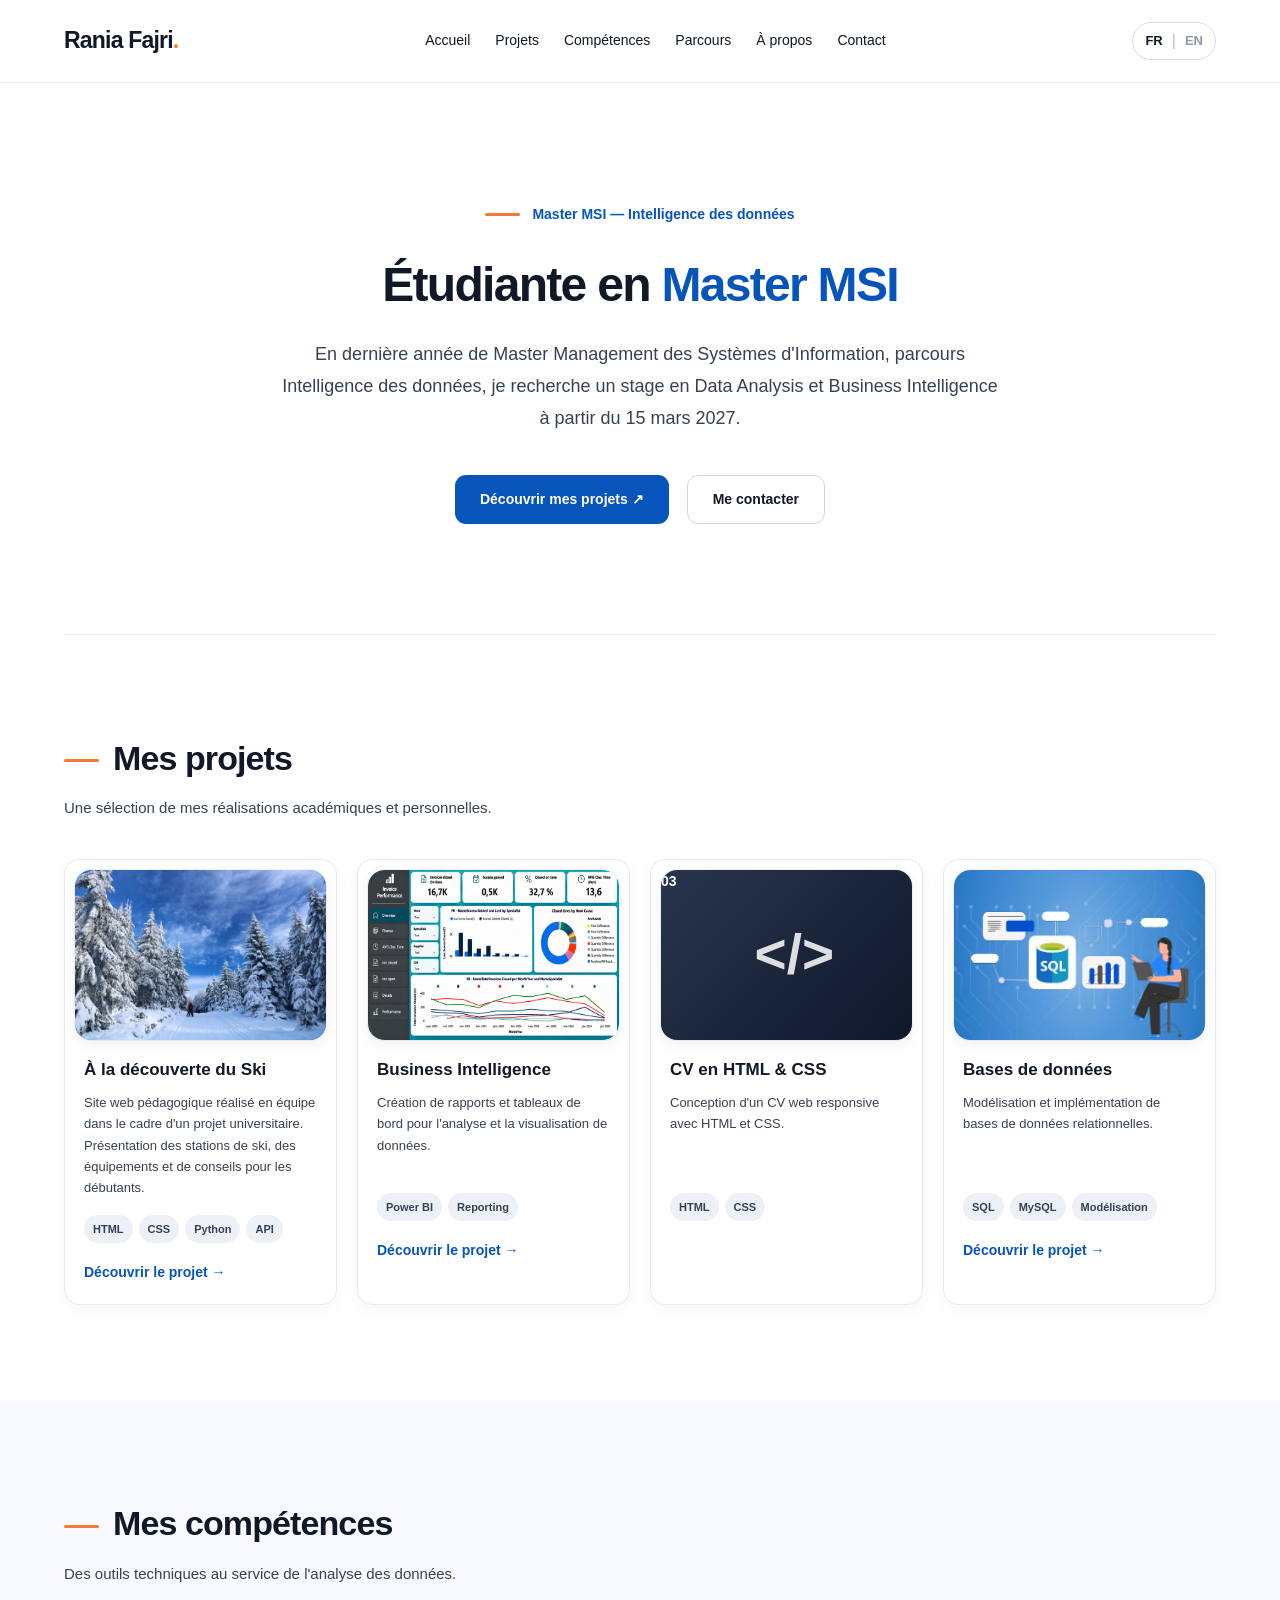
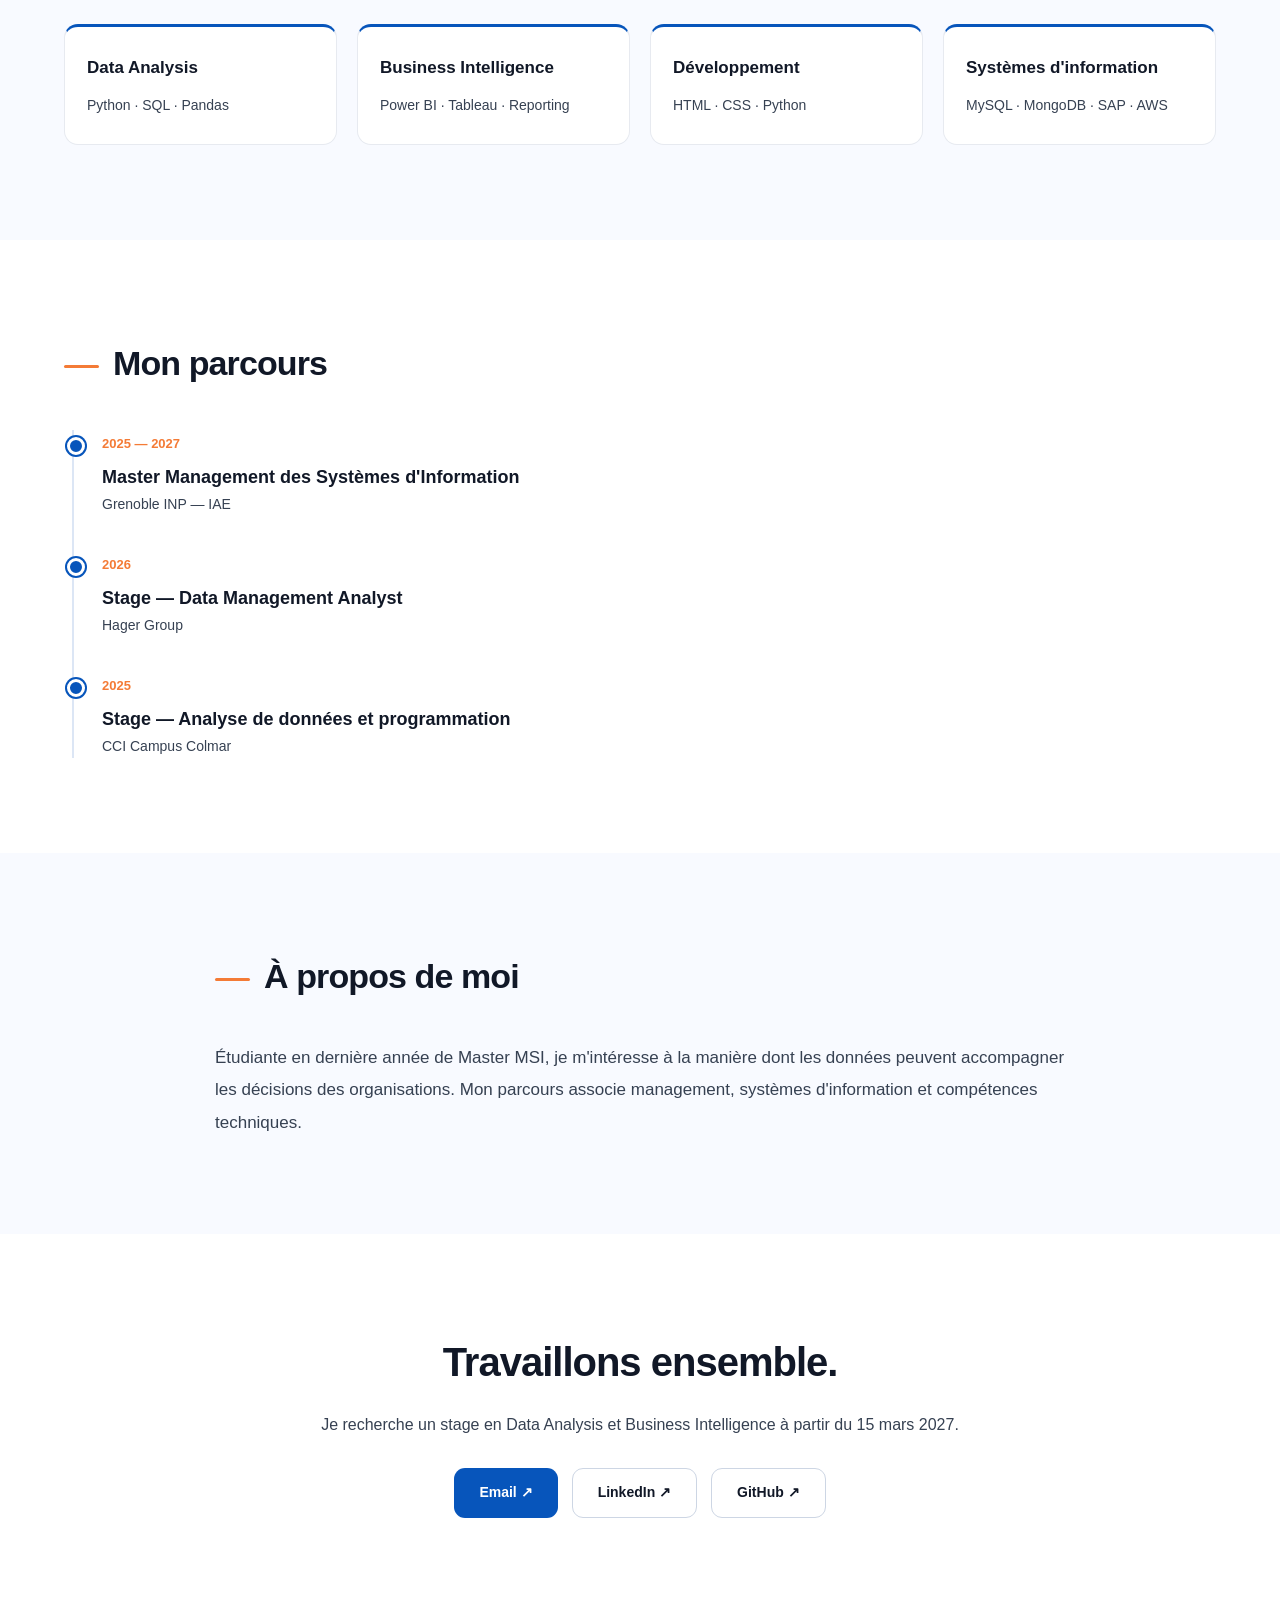
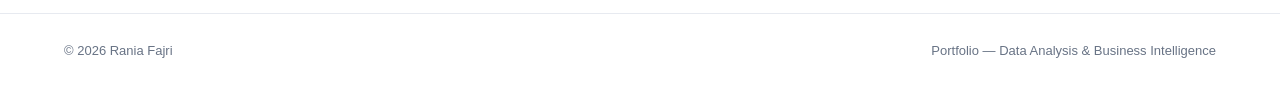
==== index.html @ c16afceb "Update index.html" ====
<!DOCTYPE html>
<html lang="fr">
<head>
  <meta charset="UTF-8">
  <meta name="viewport" content="width=device-width, initial-scale=1.0">

  <title>Rania Fajri | Portfolio Data & BI</title>
  <meta name="description" content="Portfolio de Rania Fajri, étudiante en Master MSI, spécialisée en Data Analysis et Business Intelligence.">

  <link rel="stylesheet" href="style.css">
  <script src="script.js" defer></script>

  <style>
    /* Image du projet Bases de données */
    .db-home-image {
      display: flex;
      justify-content: center;
      align-items: center;
      overflow: hidden;
    }

    .db-home-image img {
      display: block;
      width: 100%;
      height: 100%;
      object-fit: cover;
      object-position: center;
    }
  </style>
</head>

<body>

  <!-- NAVIGATION -->
  <header class="header">
    <nav class="nav container">
      <a href="#accueil" class="logo">
        Rania Fajri<span>.</span>
      </a>

      <div class="nav-links">
        <a href="#accueil" data-i18n="navHome">Accueil</a>
        <a href="#projets" data-i18n="navProjects">Projets</a>
        <a href="#competences" data-i18n="navSkills">Compétences</a>
        <a href="#parcours" data-i18n="navExperience">Parcours</a>
        <a href="#apropos" data-i18n="navAbout">À propos</a>
        <a href="#contact" data-i18n="navContact">Contact</a>
      </div>

      <div class="language-switch">
        <button type="button" id="lang-fr" class="active">FR</button>
        <span>|</span>
        <button type="button" id="lang-en">EN</button>
      </div>
    </nav>
  </header>

  <main>

    <!-- ACCUEIL -->
    <section id="accueil" class="hero container">

      <p class="hero-label">
        <span class="orange-line"></span>
        <span data-i18n="heroLabel">
          Master MSI — Intelligence des données
        </span>
      </p>

      <h1 data-i18n="heroTitle">
        Étudiante en <span>Master MSI</span>
      </h1>

      <p class="hero-description" data-i18n="heroDescription">
        En dernière année de Master Management des Systèmes
        d'Information, parcours Intelligence des données,
        je recherche un stage en Data Analysis et Business
        Intelligence à partir du 15 mars 2027.
      </p>

      <div class="hero-buttons">
        <a href="#projets" class="btn btn-primary" data-i18n="discoverProjects">
          Découvrir mes projets ↗
        </a>

        <a href="#contact" class="btn btn-outline" data-i18n="contactMe">
          Me contacter
        </a>
      </div>

    </section>

    <!-- PROJETS -->
    <section id="projets" class="section container">

      <div class="section-heading">
        <h2 data-i18n="projectsTitle">Mes projets</h2>
        <p data-i18n="projectsIntro">
          Une sélection de mes réalisations académiques et personnelles.
        </p>
      </div>

      <div class="projects-grid">

        <!-- PROJET 1 : SKI -->
        <article class="project-card">
          <div class="project-visual ski-visual">
            <img
              src="image-1.jpg"
              alt="Paysage de montagne enneigée - Projet ski"
              style="width: 100%; height: 100%; object-fit: cover;"
            >
          </div>

          <div class="project-content">
            <h3 data-i18n="skiTitle">Site web sur le ski</h3>
            <p data-i18n="skiDescription">
              Développement d'un site web avec collecte
              de données par API et web scraping.
            </p>

            <div class="tags">
              <span>HTML</span>
              <span>CSS</span>
              <span>Python</span>
              <span>API</span>
            </div>

            <a href="projet_ski/" class="project-link" data-i18n="skiLink">
              Découvrir le projet →
            </a>
          </div>
        </article>

        <!-- PROJET 2 : POWER BI -->
        <article class="project-card">
          <div class="project-visual bi-visual">
            <img
              src="powerbi/dashboard-stage.png"
              alt="Visualisation du tableau de bord Power BI réalisé en stage"
            >
          </div>

          <div class="project-content">
            <h3 data-i18n="biTitle">Business Intelligence</h3>
            <p data-i18n="biDescription">
              Création de rapports et tableaux de bord
              pour l'analyse et la visualisation de données.
            </p>

            <div class="tags">
              <span>Power BI</span>
              <span>Reporting</span>
            </div>

            <a href="powerbi/" class="project-link" data-i18n="biLink">
              Découvrir le projet →
            </a>
          </div>
        </article>

        <!-- PROJET 3 : CV -->
        <article class="project-card">
          <div class="project-visual cv-visual">
            <span>03</span>
            <span class="visual-icon">&lt;/&gt;</span>
          </div>

          <div class="project-content">
            <h3 data-i18n="cvTitle">CV en HTML & CSS</h3>
            <p data-i18n="cvDescription">
              Conception d'un CV web responsive
              avec HTML et CSS.
            </p>

            <div class="tags">
              <span>HTML</span>
              <span>CSS</span>
            </div>
          </div>
        </article>

        <!-- PROJET 4 : BASE DE DONNÉES SNOWPEAK -->
        <article class="project-card">
          <div class="project-visual db-visual db-home-image">
            <img
              src="sql-acceuil.jfif"
              alt="Illustration SQL et analyse de données - Projet SnowPeak"
              loading="lazy"
            >
          </div>

          <div class="project-content">
            <h3 data-i18n="dbTitle">Bases de données</h3>

            <p data-i18n="dbDescription">
              Modélisation et implémentation
              de bases de données relationnelles.
            </p>

            <div class="tags">
              <span>SQL</span>
              <span>MySQL</span>
              <span>Modélisation</span>
            </div>

            <a href="database/" class="project-link">
              Découvrir le projet →
            </a>
          </div>
        </article>

      </div>
    </section>

    <!-- COMPÉTENCES -->
    <section id="competences" class="section section-soft">
      <div class="container">

        <div class="section-heading">
          <h2 data-i18n="skillsTitle">Mes compétences</h2>
          <p data-i18n="skillsIntro">
            Des outils techniques au service de l'analyse des données.
          </p>
        </div>

        <div class="skills-grid">
          <div class="skill-card">
            <h3>Data Analysis</h3>
            <p>Python · SQL · Pandas</p>
          </div>

          <div class="skill-card">
            <h3>Business Intelligence</h3>
            <p>Power BI · Tableau · Reporting</p>
          </div>

          <div class="skill-card">
            <h3 data-i18n="development">Développement</h3>
            <p>HTML · CSS · Python</p>
          </div>

          <div class="skill-card">
            <h3 data-i18n="informationSystems">
              Systèmes d'information
            </h3>
            <p>MySQL · MongoDB · SAP · AWS</p>
          </div>
        </div>

      </div>
    </section>

    <!-- PARCOURS -->
    <section id="parcours" class="section container">
      <div class="section-heading">
        <h2 data-i18n="experienceTitle">Mon parcours</h2>
      </div>

      <div class="timeline">
        <div class="timeline-item">
          <span class="timeline-date">2025 — 2027</span>
          <h3 data-i18n="masterTitle">
            Master Management des Systèmes d'Information
          </h3>
          <p>Grenoble INP — IAE</p>
        </div>

        <div class="timeline-item">
          <span class="timeline-date">2026</span>
          <h3 data-i18n="hagerTitle">
            Stage — Data Management Analyst
          </h3>
          <p>Hager Group</p>
        </div>

        <div class="timeline-item">
          <span class="timeline-date">2025</span>
          <h3 data-i18n="cciTitle">
            Stage — Analyse de données et programmation
          </h3>
          <p>CCI Campus Colmar</p>
        </div>
      </div>
    </section>

    <!-- À PROPOS -->
    <section id="apropos" class="section section-soft">
      <div class="container about-content">
        <div class="section-heading">
          <h2 data-i18n="aboutTitle">À propos de moi</h2>
        </div>

        <p data-i18n="aboutText">
          Étudiante en dernière année de Master MSI,
          je m'intéresse à la manière dont les données
          peuvent accompagner les décisions des organisations.
          Mon parcours associe management, systèmes
          d'information et compétences techniques.
        </p>
      </div>
    </section>

    <!-- CONTACT -->
    <section id="contact" class="section container contact-section">

      <h2 data-i18n="contactTitle">Travaillons ensemble.</h2>

      <p data-i18n="contactDescription">
        Je recherche un stage en Data Analysis et
        Business Intelligence à partir du 15 mars 2027.
      </p>

      <div class="contact-links">
        <a href="mailto:rania_fajri@icloud.com" class="btn btn-primary">
          Email ↗
        </a>

        <a href="https://www.linkedin.com/in/rania-fajri"
           target="_blank" rel="noopener noreferrer"
           class="btn btn-outline">
          LinkedIn ↗
        </a>

        <a href="https://github.com/rrania6"
           target="_blank" rel="noopener noreferrer"
           class="btn btn-outline">
          GitHub ↗
        </a>
      </div>

    </section>

  </main>

  <!-- PIED DE PAGE -->
  <footer class="footer">
    <div class="container footer-content">
      <p>© 2026 Rania Fajri</p>
      <p data-i18n="footerText">
        Portfolio — Data Analysis & Business Intelligence
      </p>
    </div>
  </footer>

</body>
</html>
---- style.css ----
/* ==============================
   RANIA FAJRI — PORTFOLIO
   ============================== */

:root {
  --blue: #0755bb;
  --orange: #f47b36;
  --black: #111827;
  --text: #364152;
  --white: #ffffff;
  --border: #e7eaf0;
  --soft: #f8faff;
}

* {
  margin: 0;
  padding: 0;
  box-sizing: border-box;
}

html {
  scroll-behavior: smooth;
  scroll-padding-top: 100px;
}

body {
  font-family: -apple-system, BlinkMacSystemFont,
    "Segoe UI", Arial, sans-serif;
  background: var(--white);
  color: var(--black);
  line-height: 1.65;
}

a {
  color: inherit;
  text-decoration: none;
}

button {
  font: inherit;
  cursor: pointer;
}

.container {
  width: min(1160px, 90%);
  margin: 0 auto;
}

/* NAVIGATION */

.header {
  position: sticky;
  top: 0;
  z-index: 100;
  background: rgba(255, 255, 255, 0.96);
  border-bottom: 1px solid var(--border);
  backdrop-filter: blur(12px);
}

.nav {
  min-height: 82px;
  display: flex;
  align-items: center;
  justify-content: space-between;
  gap: 24px;
}

.logo {
  font-size: 23px;
  font-weight: 750;
  letter-spacing: -0.8px;
  white-space: nowrap;
}

.logo span {
  color: var(--orange);
}

.nav-links {
  display: flex;
  align-items: center;
  gap: 25px;
}

.nav-links a {
  font-size: 14px;
  font-weight: 500;
  transition: color 0.2s ease;
}

.nav-links a:hover {
  color: var(--blue);
}

.language-switch {
  display: flex;
  align-items: center;
  gap: 9px;
  padding: 5px 12px;
  border: 1px solid #d7dce6;
  border-radius: 30px;
  white-space: nowrap;
}

.language-switch button {
  border: 0;
  background: transparent;
  color: #9299a6;
  font-size: 13px;
  font-weight: 600;
}

.language-switch button.active {
  color: var(--black);
}

.language-switch span {
  color: #b7bdc7;
}

/* ACCUEIL */

.hero {
  min-height: 490px;
  padding-top: 120px;
  padding-bottom: 110px;
  text-align: center;
  display: flex;
  flex-direction: column;
  align-items: center;
  justify-content: center;
}

.hero-label {
  display: flex;
  align-items: center;
  justify-content: center;
  gap: 12px;
  margin-bottom: 30px;
  color: var(--blue);
  font-size: 14px;
  font-weight: 650;
}

.orange-line {
  width: 35px;
  height: 3px;
  background: var(--orange);
  border-radius: 10px;
}

.hero h1 {
  font-size: clamp(32px, 4.2vw, 48px);
  font-weight: 750;
  line-height: 1.2;
  letter-spacing: -1.7px;
  margin-bottom: 24px;
}

.hero h1 span {
  color: var(--blue);
}

.hero-description {
  max-width: 730px;
  color: var(--text);
  font-size: 18px;
  line-height: 1.8;
}

.hero-buttons {
  display: flex;
  justify-content: center;
  gap: 18px;
  margin-top: 40px;
  flex-wrap: wrap;
}

/* BOUTONS */

.btn {
  display: inline-flex;
  justify-content: center;
  align-items: center;
  min-height: 49px;
  padding: 12px 25px;
  border-radius: 11px;
  font-size: 14px;
  font-weight: 600;
  transition:
    transform 0.2s ease,
    background 0.2s ease,
    box-shadow 0.2s ease;
}

.btn:hover {
  transform: translateY(-3px);
}

.btn-primary {
  background: var(--blue);
  color: white;
}

.btn-primary:hover {
  background: #06469b;
  box-shadow: 0 8px 20px rgba(7, 85, 187, 0.16);
}

.btn-outline {
  background: white;
  border: 1px solid #cdd6e4;
  color: var(--black);
}

.btn-outline:hover {
  border-color: var(--blue);
  color: var(--blue);
}

/* SECTIONS */

.section {
  padding-top: 95px;
  padding-bottom: 95px;
}

.section-soft {
  background: var(--soft);
}

.section-heading {
  margin-bottom: 38px;
}

.section-heading h2 {
  font-size: clamp(27px, 3vw, 34px);
  font-weight: 750;
  letter-spacing: -0.9px;
  margin-bottom: 10px;
}

.section-heading h2::before {
  content: "";
  display: inline-block;
  width: 35px;
  height: 3px;
  background: var(--orange);
  border-radius: 10px;
  margin-right: 14px;
  vertical-align: middle;
}

.section-heading p {
  color: var(--text);
  font-size: 15px;
}

/* PROJETS */

#projets {
  border-top: 1px solid var(--border);
}

.projects-grid {
  display: grid;
  grid-template-columns: repeat(4, minmax(0, 1fr));
  gap: 20px;
}

.project-card {
  overflow: hidden;
  border: 1px solid var(--border);
  border-radius: 15px;
  background: white;
  box-shadow: 0 4px 16px rgba(17, 24, 39, 0.035);
  transition:
    transform 0.25s ease,
    box-shadow 0.25s ease;
}

.project-card:hover {
  transform: translateY(-6px);
  box-shadow: 0 14px 30px rgba(17, 24, 39, 0.09);
}

.project-visual {
  height: 155px;
  padding: 17px;
  display: flex;
  justify-content: space-between;
  align-items: flex-start;
  color: white;
  font-size: 14px;
  font-weight: 600;
}

.visual-icon {
  align-self: center;
  margin: auto;
  font-size: 55px;
  font-weight: 700;
  opacity: 0.85;
}

.ski-visual {
  background: linear-gradient(135deg, #9ed5f4, #2468ae);
}

.bi-visual {
  background: linear-gradient(135deg, #e5efff, #377ed1);
}

.cv-visual {
  background: linear-gradient(135deg, #28364d, #0f172a);
}

.db-visual {
  background: linear-gradient(135deg, #dce9fb, #6895d2);
}

.project-content {
  padding: 19px;
}

.project-content h3 {
  font-size: 17px;
  line-height: 1.35;
  margin-bottom: 10px;
}

.project-content p {
  color: var(--text);
  font-size: 13px;
  line-height: 1.65;
  min-height: 85px;
}

.tags {
  display: flex;
  flex-wrap: wrap;
  gap: 6px;
  margin-top: 16px;
}

.tags span {
  background: #edf1f7;
  border-radius: 30px;
  padding: 5px 9px;
  color: #344054;
  font-size: 11px;
  font-weight: 600;
}

/* COMPÉTENCES */

.skills-grid {
  display: grid;
  grid-template-columns: repeat(4, minmax(0, 1fr));
  gap: 20px;
}

.skill-card {
  padding: 27px 22px;
  background: white;
  border: 1px solid var(--border);
  border-radius: 14px;
  border-top: 3px solid var(--blue);
}

.skill-card h3 {
  font-size: 17px;
  margin-bottom: 12px;
}

.skill-card p {
  color: var(--text);
  font-size: 14px;
}

/* PARCOURS */

.timeline {
  max-width: 850px;
  margin-left: 8px;
  padding-left: 28px;
  border-left: 2px solid #dce6f5;
}

.timeline-item {
  position: relative;
  padding-bottom: 35px;
}

.timeline-item:last-child {
  padding-bottom: 0;
}

.timeline-item::before {
  content: "";
  position: absolute;
  top: 7px;
  left: -35px;
  width: 12px;
  height: 12px;
  border-radius: 50%;
  background: var(--blue);
  border: 3px solid white;
  box-shadow: 0 0 0 2px var(--blue);
}

.timeline-date {
  color: var(--orange);
  font-size: 13px;
  font-weight: 700;
}

.timeline-item h3 {
  font-size: 18px;
  margin-top: 7px;
}

.timeline-item p {
  color: var(--text);
  font-size: 14px;
}

/* À PROPOS */

.about-content {
  max-width: 850px;
}

.about-content p {
  font-size: 17px;
  color: var(--text);
  line-height: 1.9;
}

/* CONTACT */

.contact-section {
  text-align: center;
}

.contact-section h2 {
  font-size: clamp(29px, 4vw, 40px);
  letter-spacing: -1px;
  margin-bottom: 17px;
}

.contact-section > p {
  color: var(--text);
  font-size: 16px;
  margin-bottom: 30px;
}

.contact-links {
  display: flex;
  justify-content: center;
  gap: 14px;
  flex-wrap: wrap;
}

/* PIED DE PAGE */

.footer {
  border-top: 1px solid var(--border);
  padding: 26px 0;
}

.footer-content {
  display: flex;
  justify-content: space-between;
  gap: 15px;
  color: #687385;
  font-size: 13px;
}

/* RESPONSIVE — TABLETTE */

@media (max-width: 1050px) {
  .nav {
    flex-wrap: wrap;
    padding-top: 16px;
    padding-bottom: 16px;
  }

  .nav-links {
    order: 3;
    width: 100%;
    justify-content: center;
    flex-wrap: wrap;
    gap: 14px 22px;
  }

  .projects-grid,
  .skills-grid {
    grid-template-columns: repeat(2, minmax(0, 1fr));
  }

  .project-content p {
    min-height: 0;
  }
}

/* RESPONSIVE — TÉLÉPHONE */

@media (max-width: 600px) {
  .container {
    width: 91%;
  }

  .logo {
    font-size: 20px;
  }

  .nav {
    gap: 14px;
  }

  .nav-links {
    gap: 10px 15px;
  }

  .nav-links a {
    font-size: 12px;
  }

  .hero {
    min-height: auto;
    padding-top: 85px;
    padding-bottom: 85px;
  }

  .hero-label {
    font-size: 12px;
    flex-wrap: wrap;
  }

  .hero h1 {
    font-size: 34px;
    letter-spacing: -1px;
  }

  .hero-description {
    font-size: 16px;
  }

  .hero-buttons {
    gap: 12px;
    margin-top: 30px;
  }

  .section {
    padding-top: 65px;
    padding-bottom: 65px;
  }

  .projects-grid,
  .skills-grid {
    grid-template-columns: 1fr;
  }

  .project-visual {
    height: 190px;
  }

  .footer-content {
    flex-direction: column;
    text-align: center;
  }
}

@media (prefers-reduced-motion: reduce) {
  html {
    scroll-behavior: auto;
  }

  .btn,
  .project-card {
    transition: none;
  }
}
/* Lien pour découvrir un projet */

.project-link {
  display: inline-block;
  margin-top: 18px;
  color: #0755bb;
  font-size: 14px;
  font-weight: 600;
  text-decoration: none;
  transition: color 0.3s ease;
}

.project-link:hover {
  color: #f47b36;
  text-decoration: underline;
}
/* ======================================
   VISUELS UNIFORMES DES 4 PROJETS
   ====================================== */

.project-visual {
  height: 170px;
  margin: 10px 10px 0;
  padding: 0;
  overflow: hidden;
  border-radius: 16px;
  border: none;
  box-sizing: border-box;

  /* Contour doux et fondu */
  box-shadow:
    0 0 0 1px rgba(148, 163, 184, 0.12),
    0 4px 14px rgba(15, 23, 42, 0.07);
}

/* Images Ski et Power BI */
.project-visual img {
  display: block;
  width: 100%;
  height: 100%;
  object-fit: cover;
  border-radius: inherit;
}

/* Tableau de bord Power BI */
.bi-visual {
  background: #ffffff;
}

.bi-visual img {
  object-fit: fill;
}
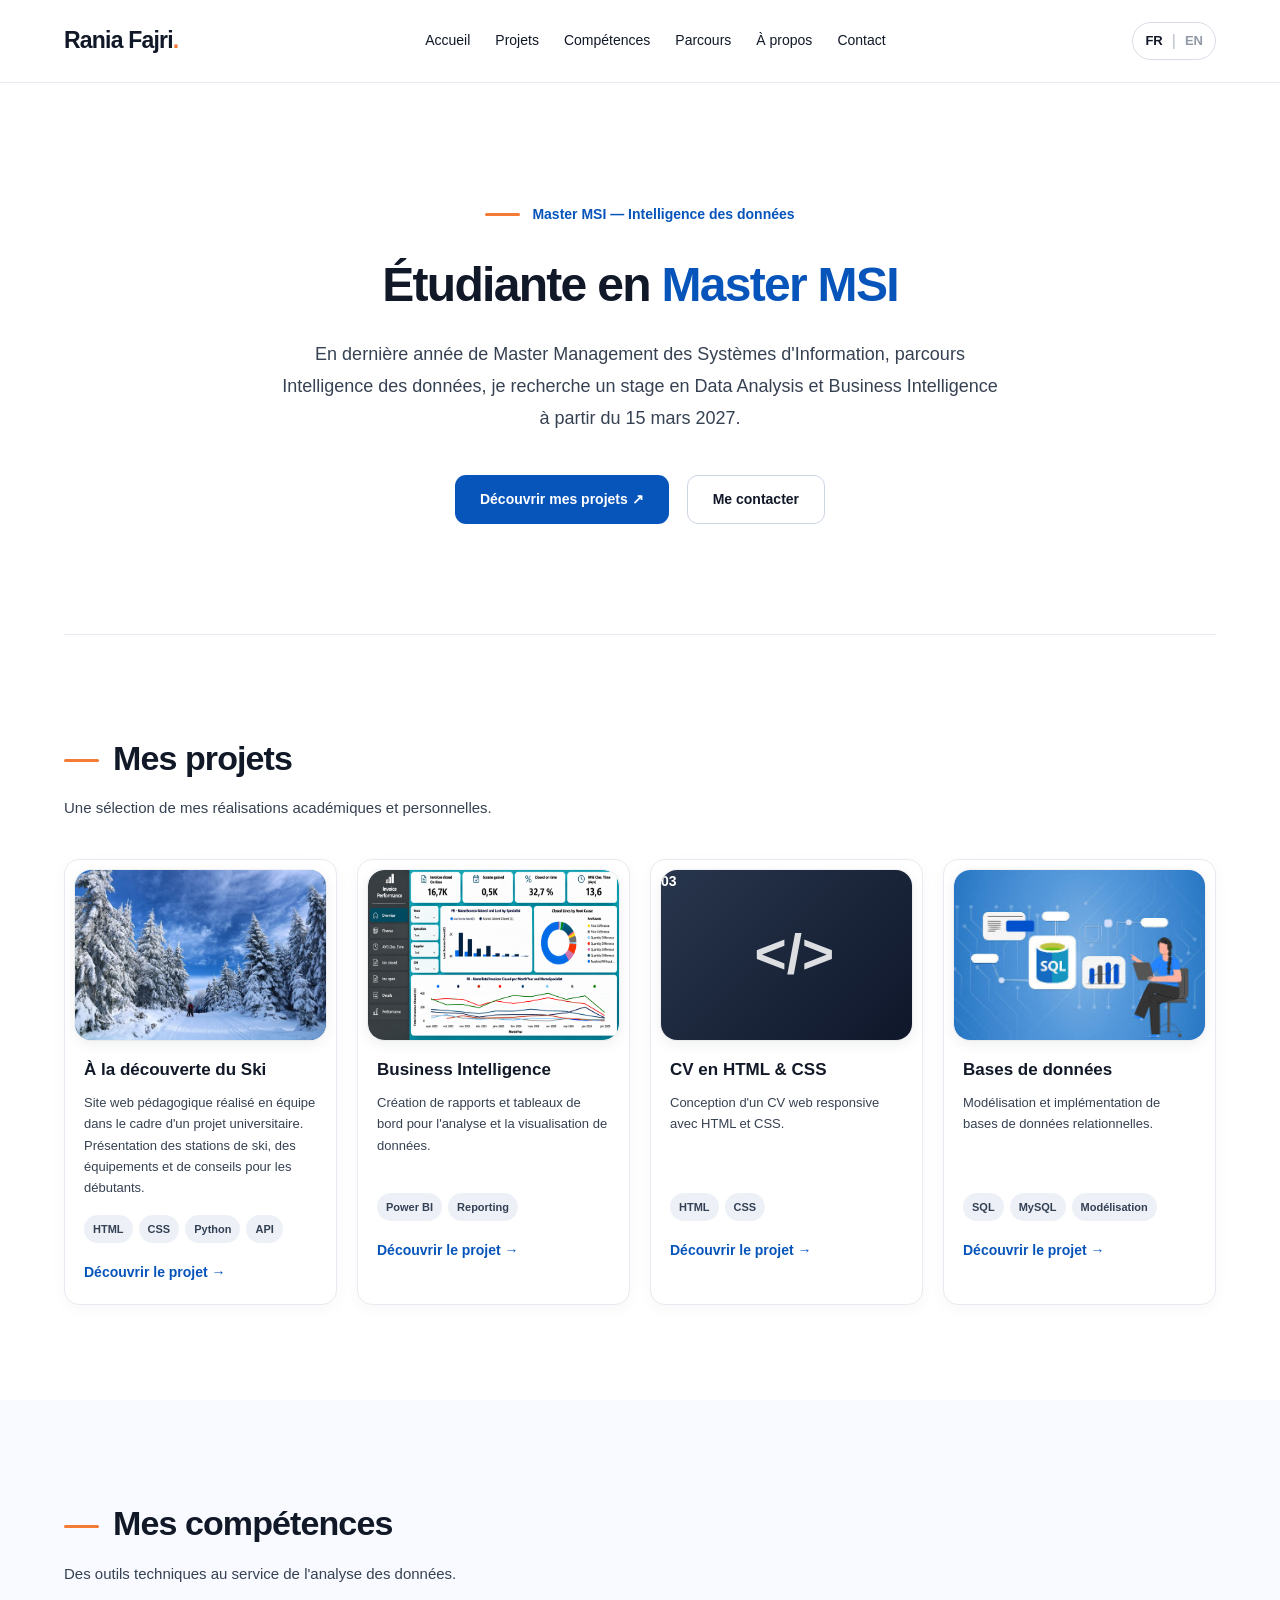
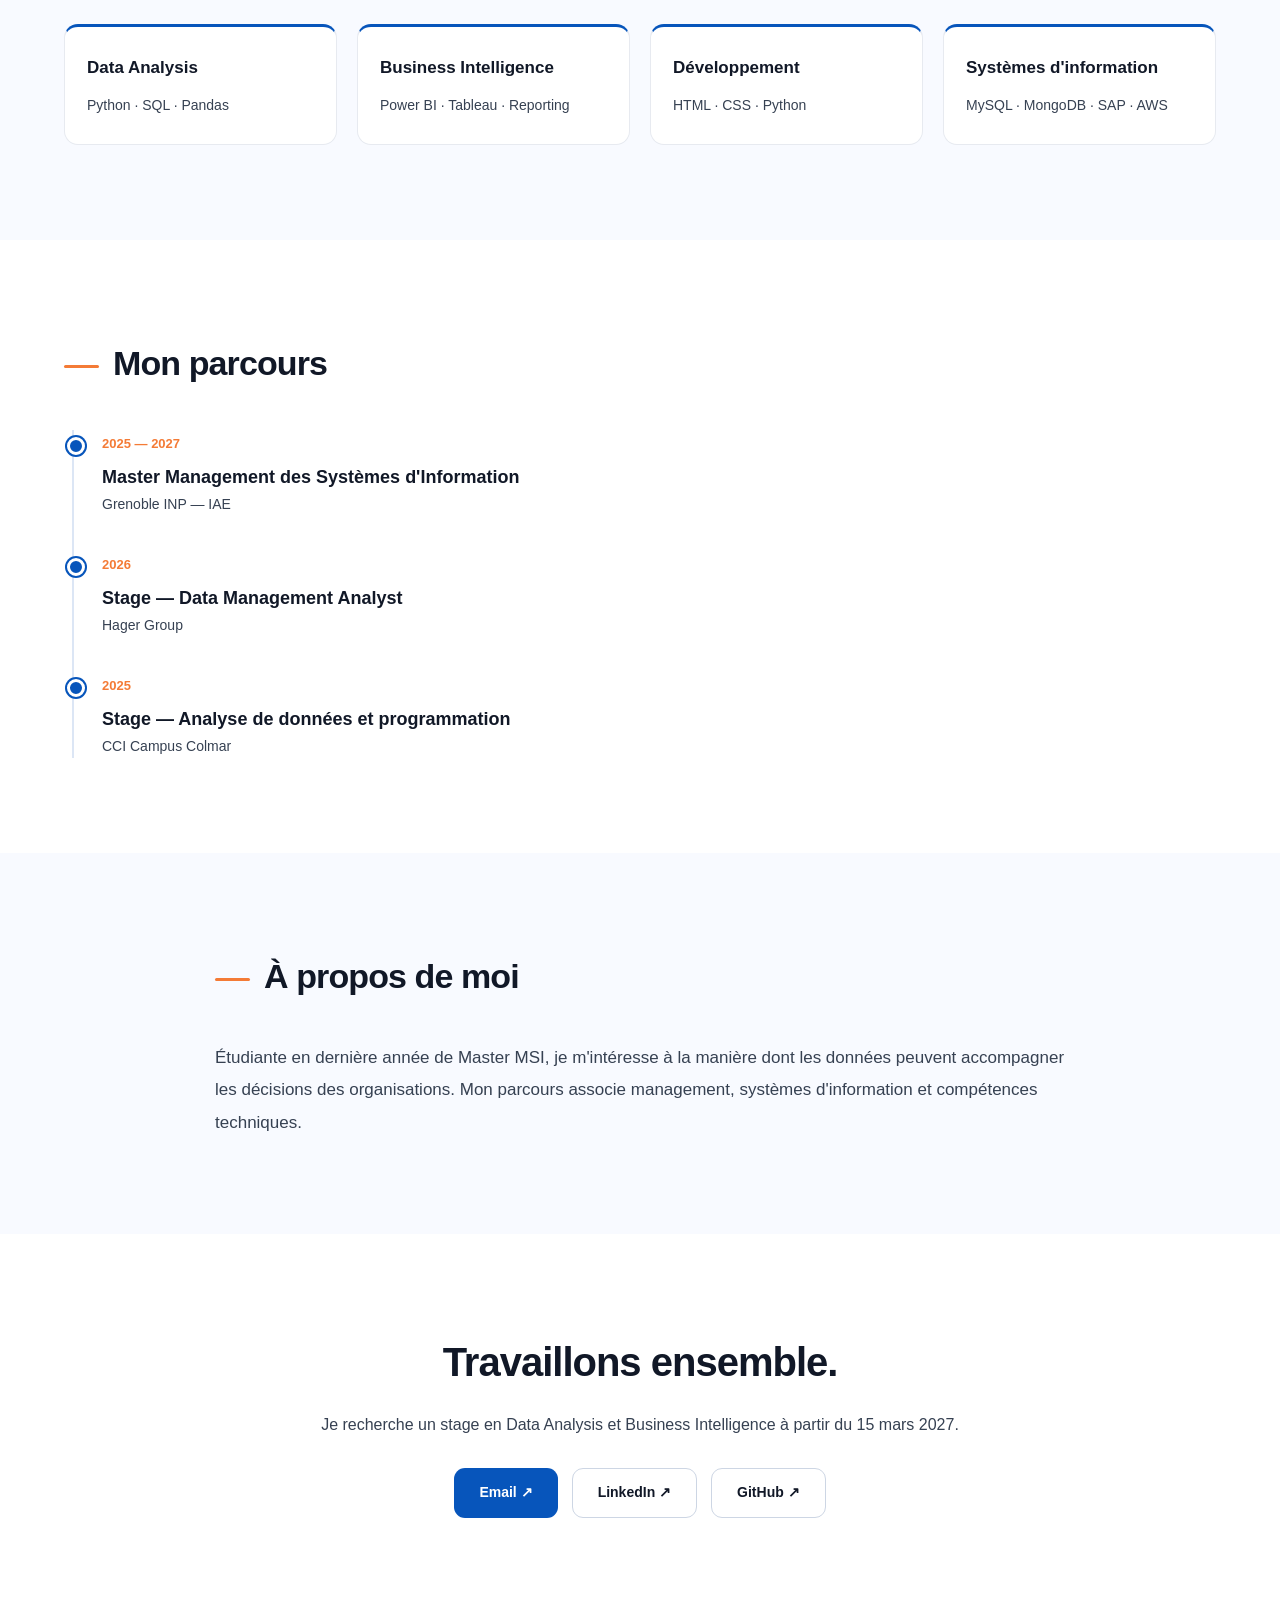
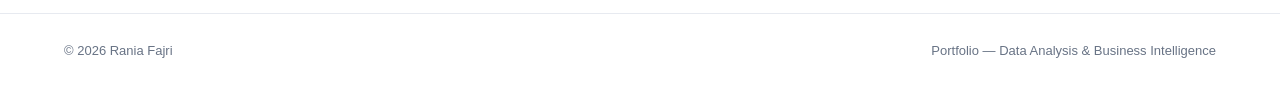
==== commit 7758d441: "Update index.html" ====
--- a/index.html
+++ b/index.html
@@ -173,11 +173,11 @@
               Conception d'un CV web responsive
               avec HTML et CSS.
             </p>
-
             <div class="tags">
               <span>HTML</span>
               <span>CSS</span>
             </div>
+            <a href="cv-rania/" class="project-link"> Découvrir le projet → </a>
           </div>
         </article>
 
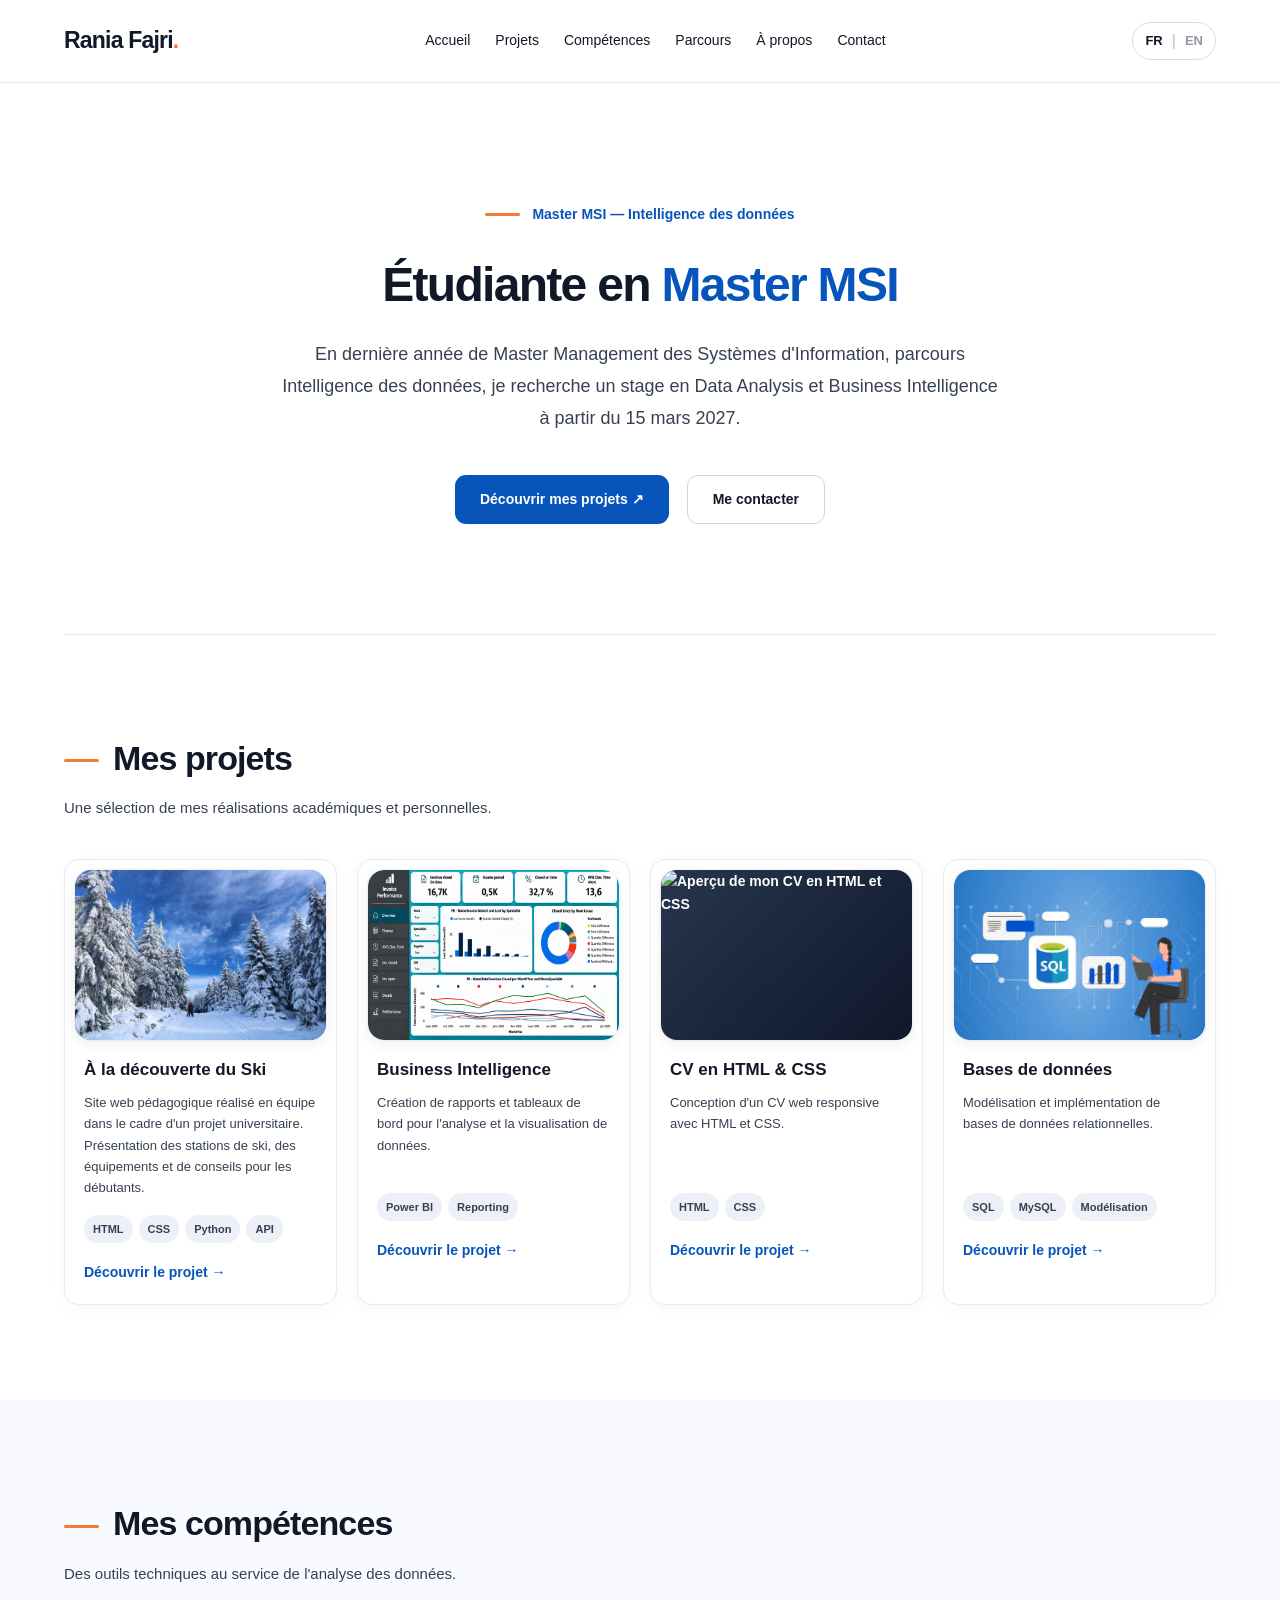
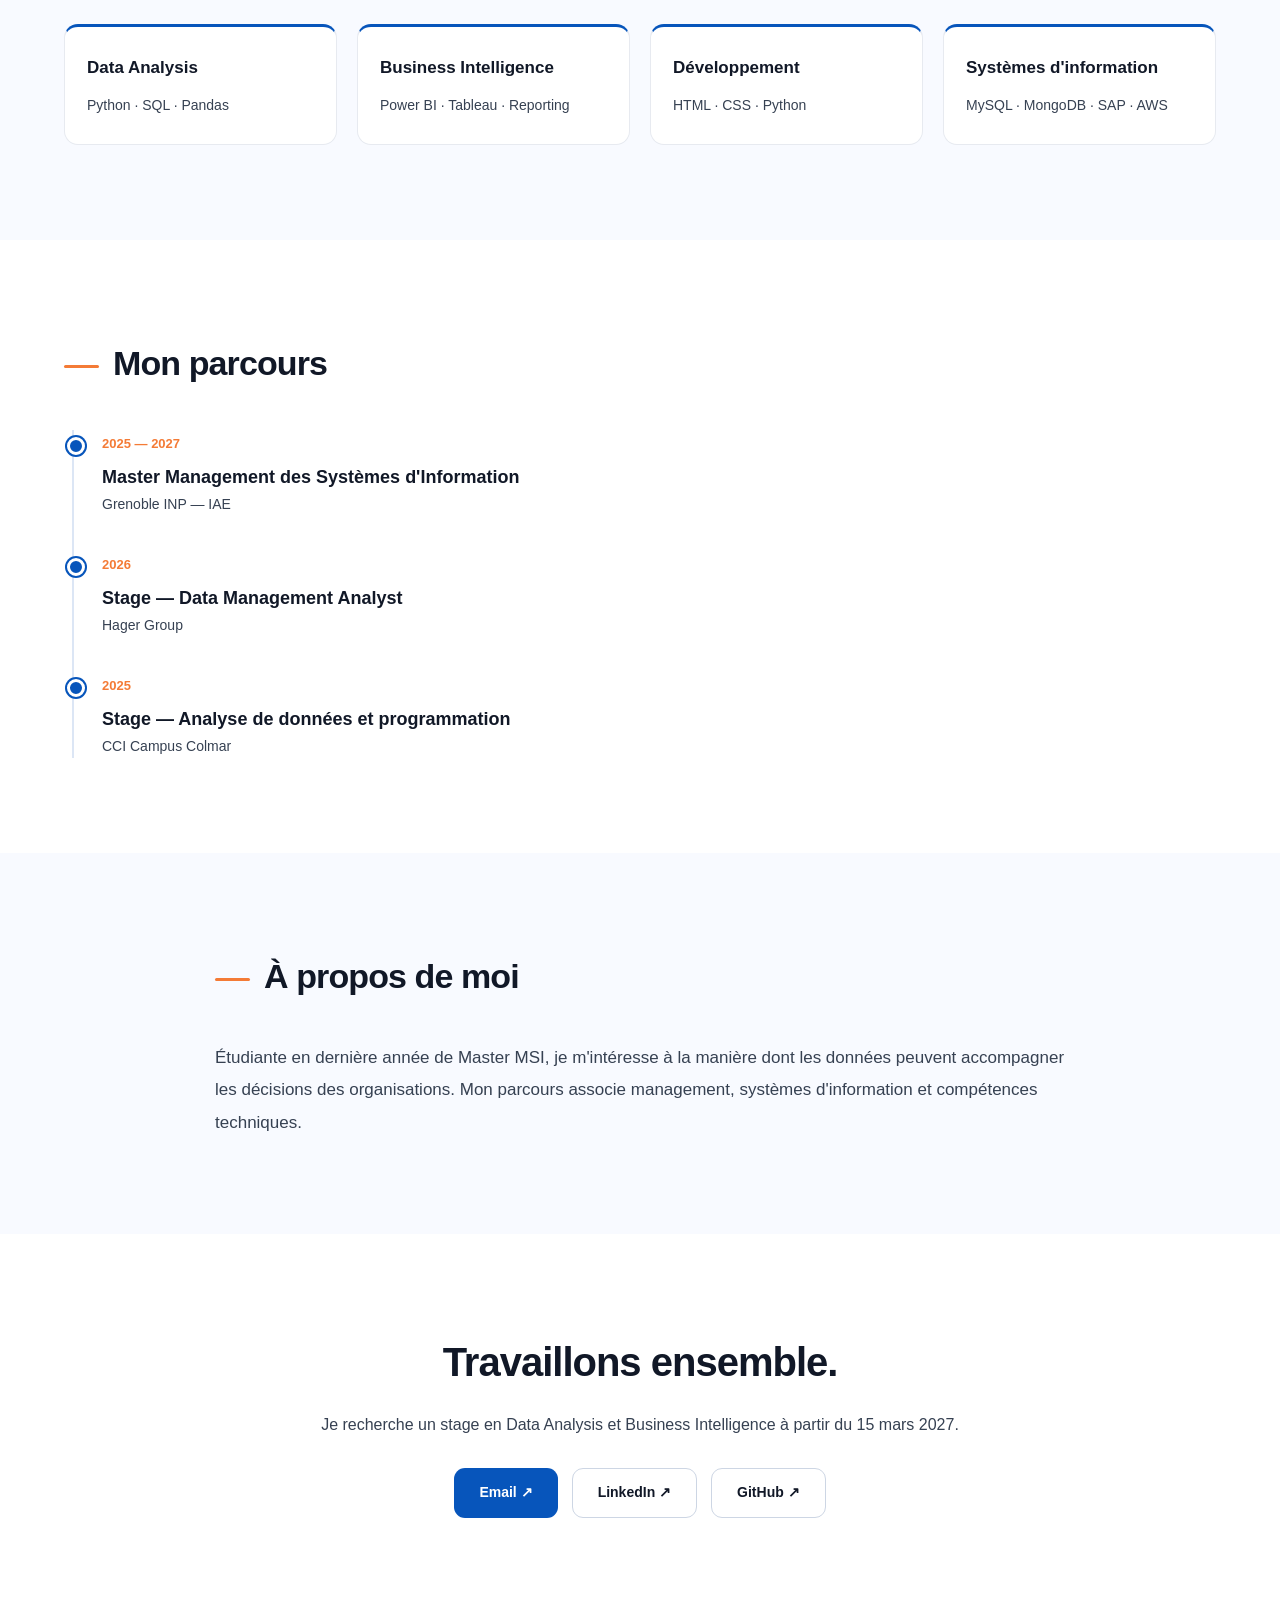
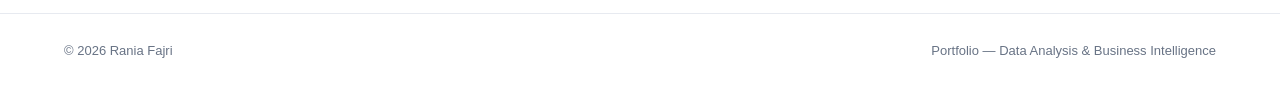
==== commit c0cf9742: "Update index.html" ====
--- a/index.html
+++ b/index.html
@@ -163,8 +163,11 @@
         <!-- PROJET 3 : CV -->
         <article class="project-card">
           <div class="project-visual cv-visual">
-            <span>03</span>
-            <span class="visual-icon">&lt;/&gt;</span>
+            <img
+              src="apercu-cv.png"
+              alt="Aperçu de mon CV en HTML et CSS"
+              style="display: block; width: 100%; height: 100%; object-fit: cover; object-position: center;"
+            >
           </div>
 
           <div class="project-content">
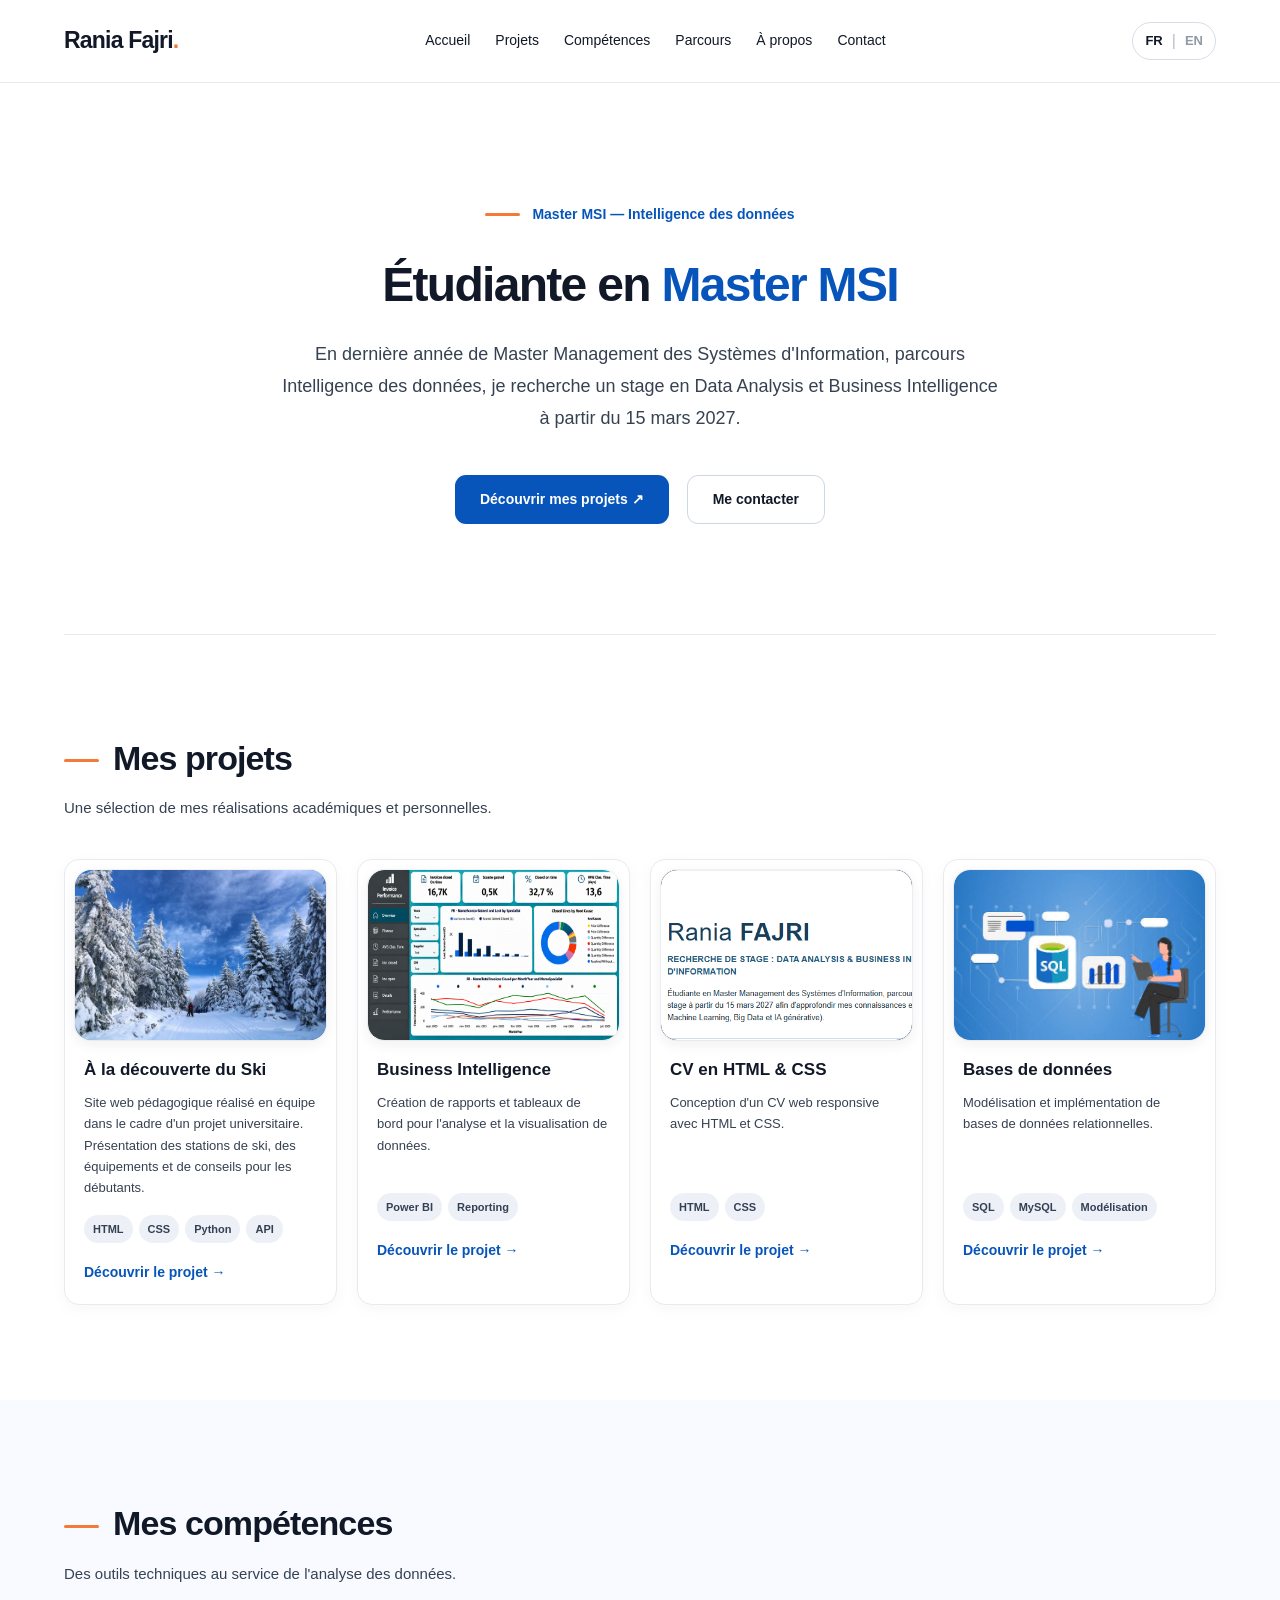
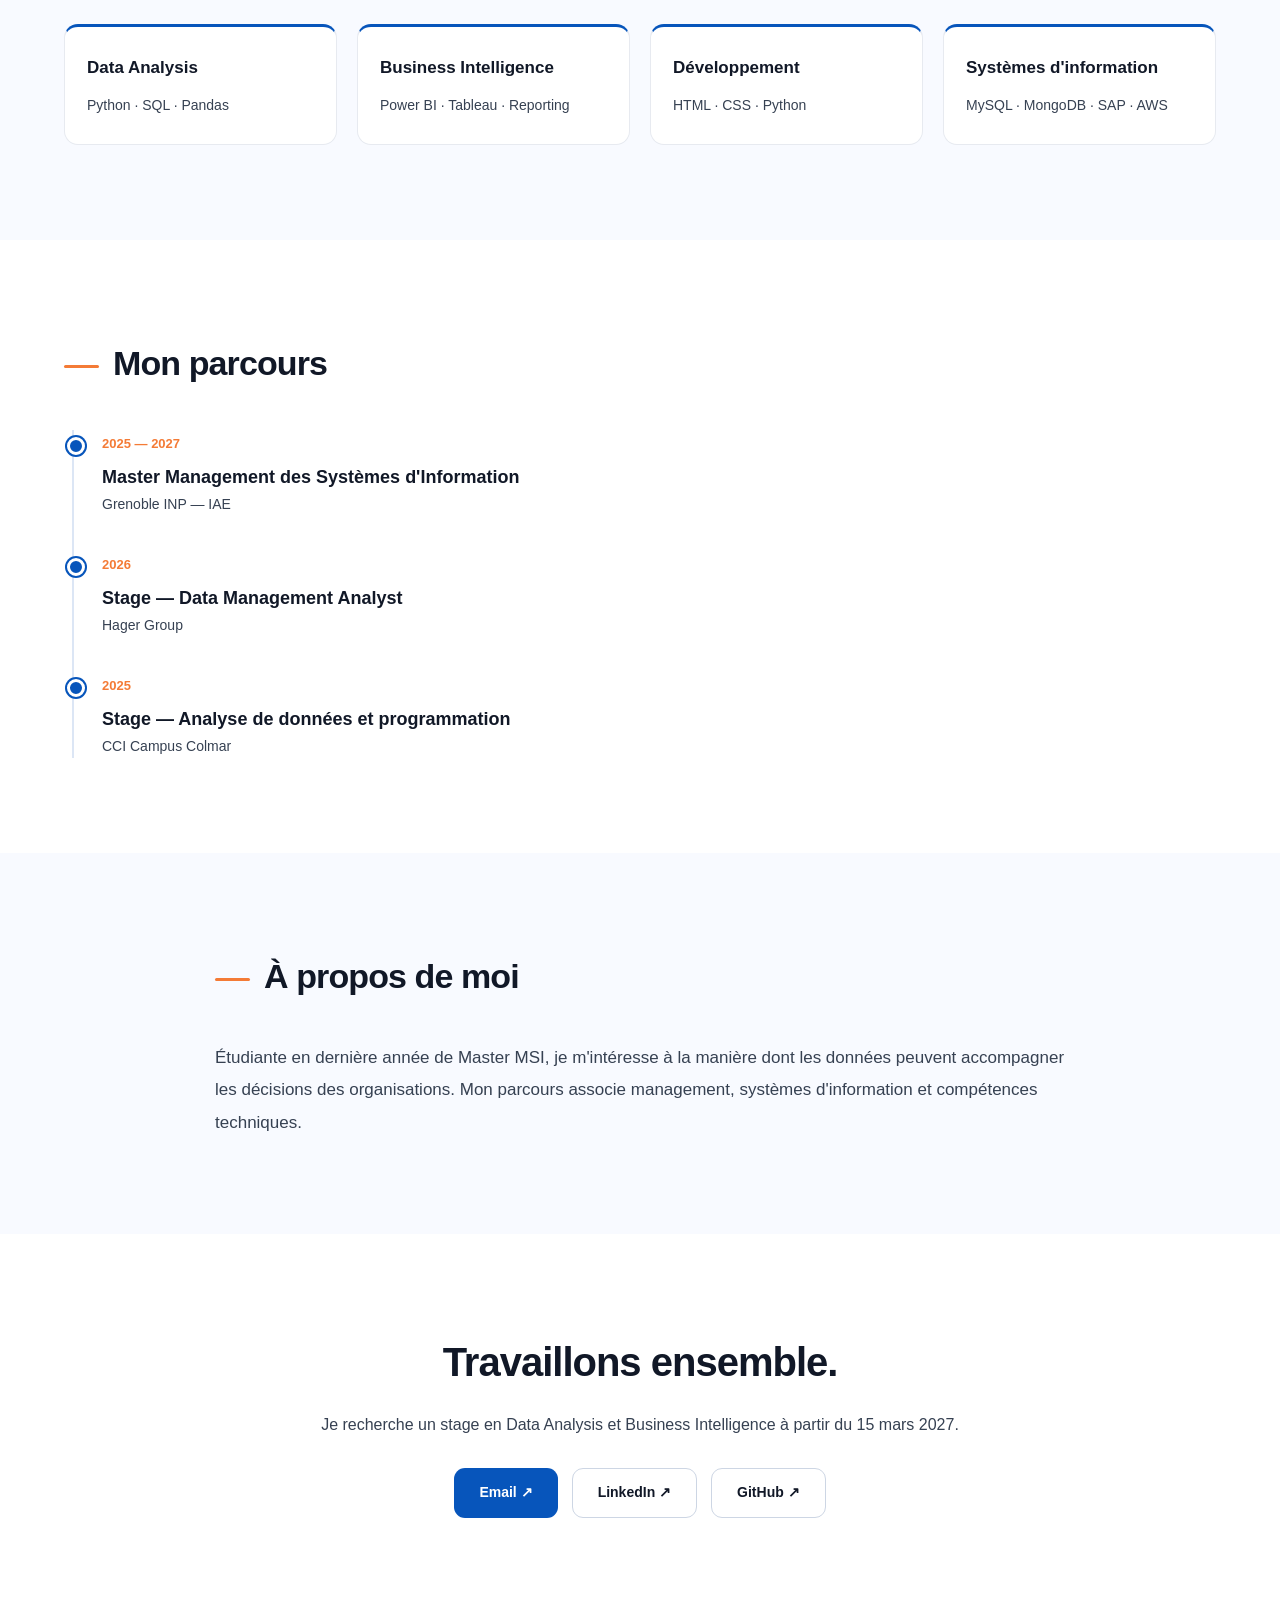
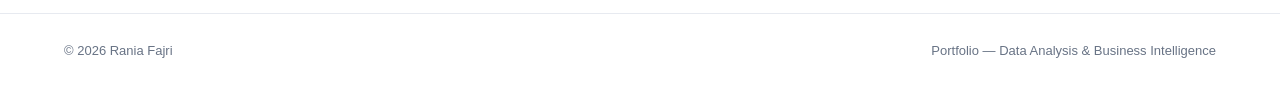
==== commit bd81b8d6: "Update index.html" ====
--- a/index.html
+++ b/index.html
@@ -164,7 +164,7 @@
         <article class="project-card">
           <div class="project-visual cv-visual">
             <img
-              src="apercu-cv.png"
+              src="apercu-cv.PNG"
               alt="Aperçu de mon CV en HTML et CSS"
               style="display: block; width: 100%; height: 100%; object-fit: cover; object-position: center;"
             >
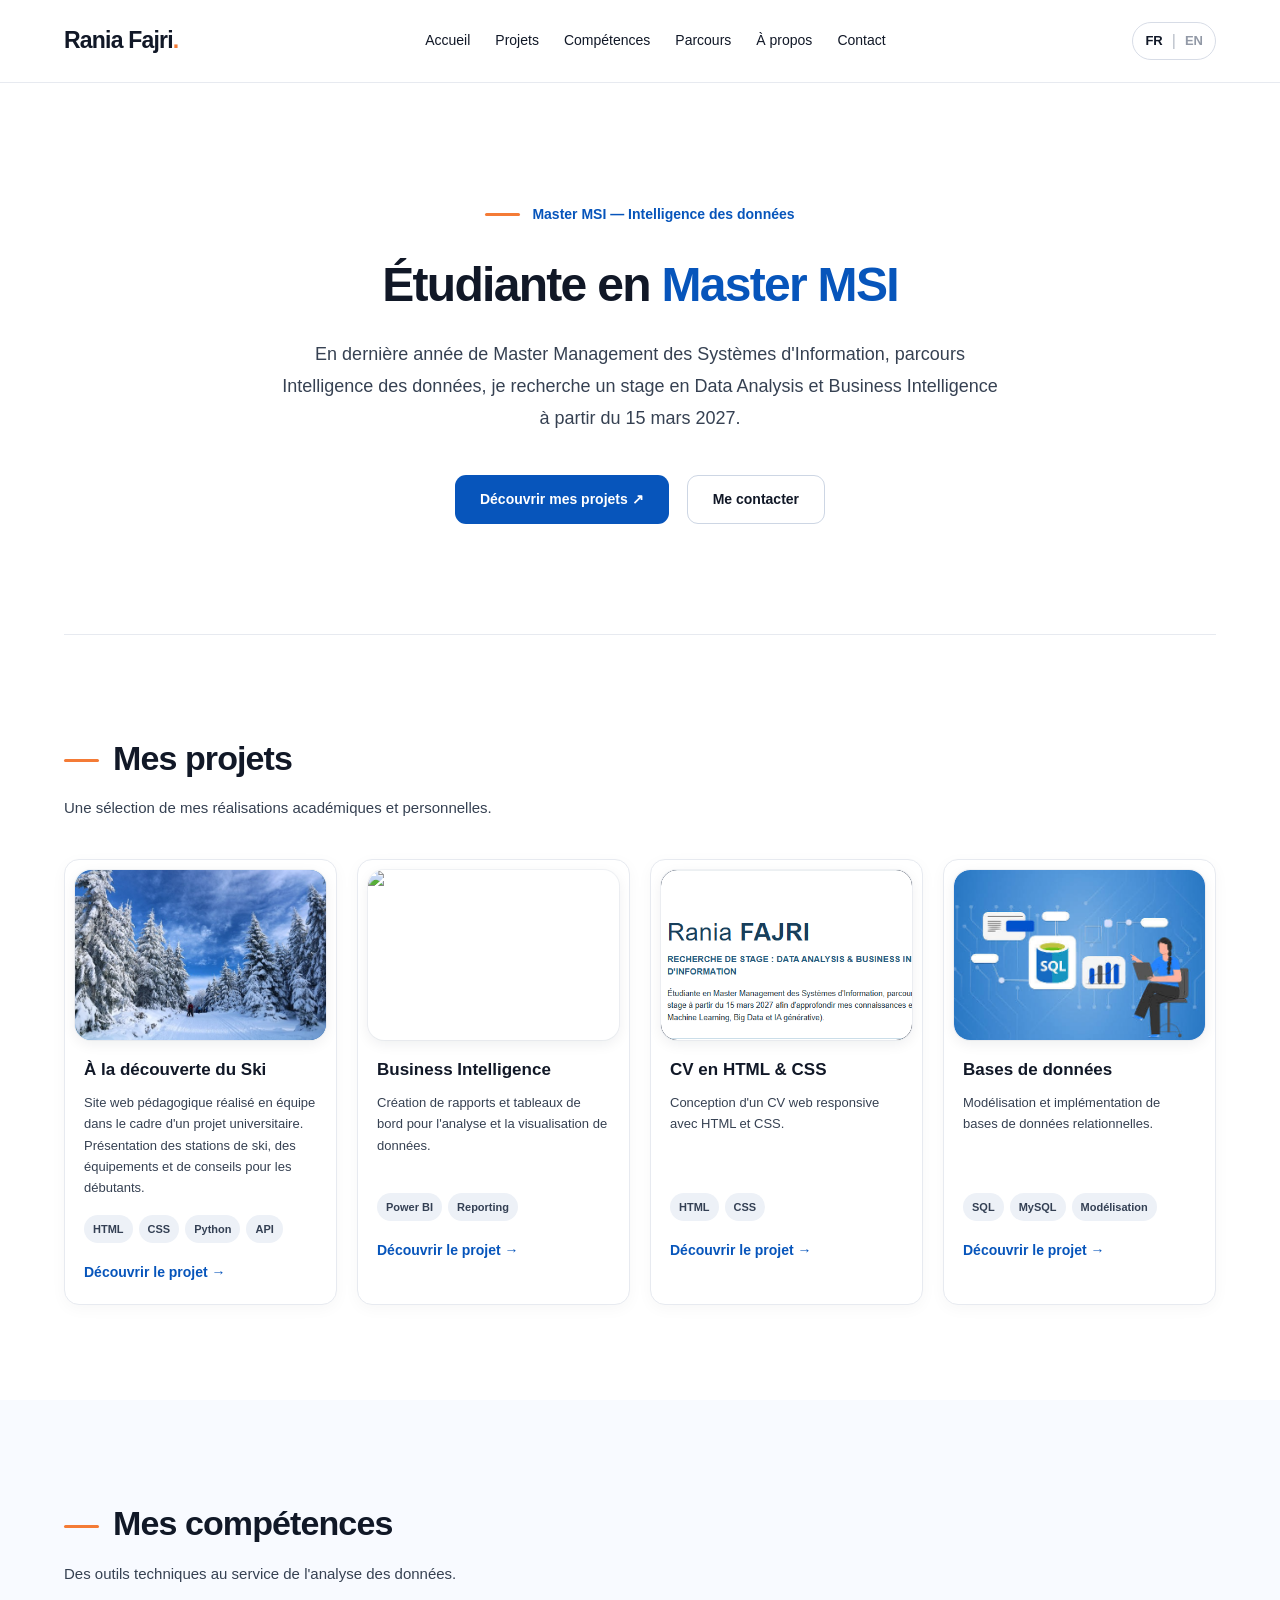
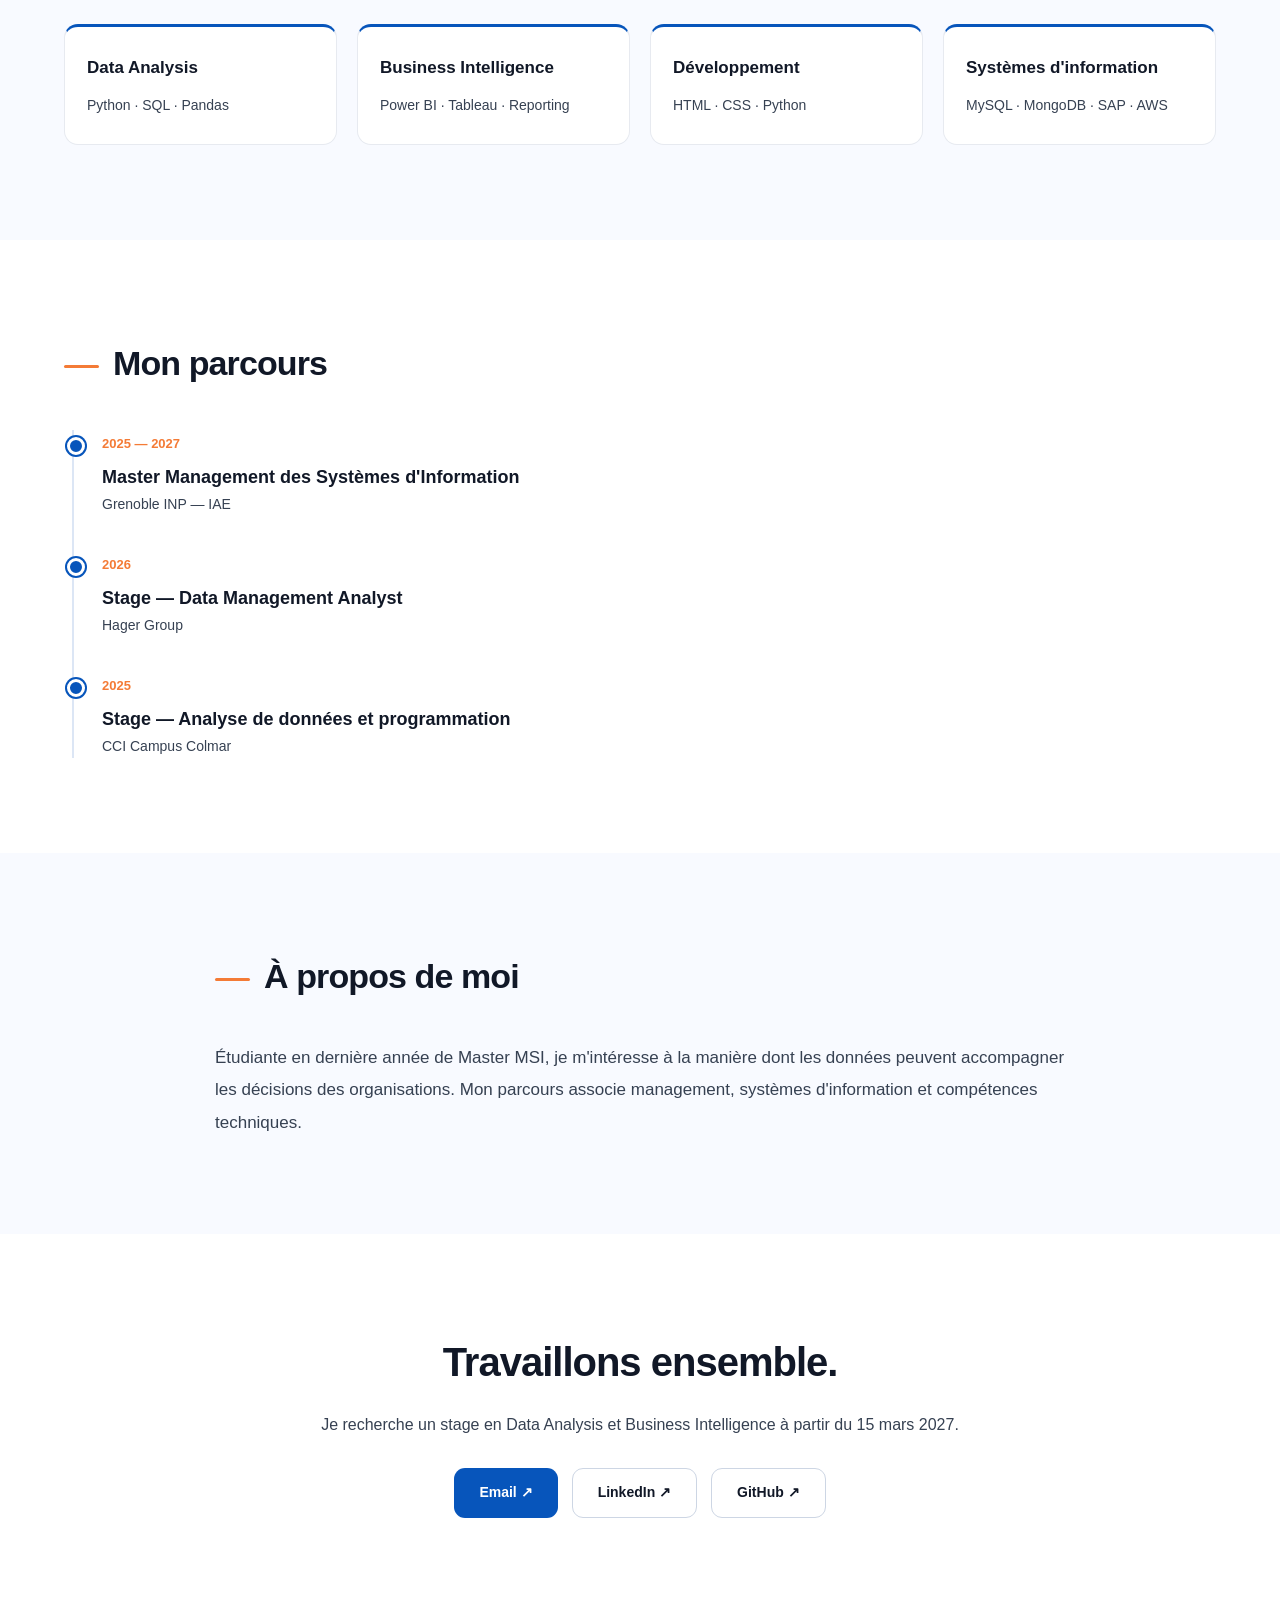
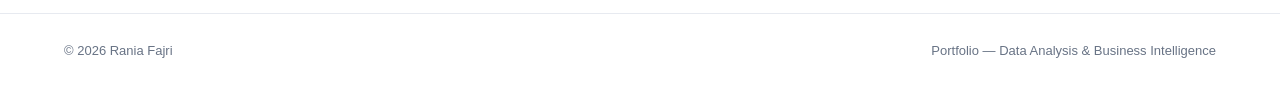
==== commit 0c4239c1: "Update index.html" ====
--- a/index.html
+++ b/index.html
@@ -137,7 +137,7 @@
         <article class="project-card">
           <div class="project-visual bi-visual">
             <img
-              src="powerbi/dashboard-stage.png"
+              src="photo-bi.png"
               alt="Visualisation du tableau de bord Power BI réalisé en stage"
             >
           </div>
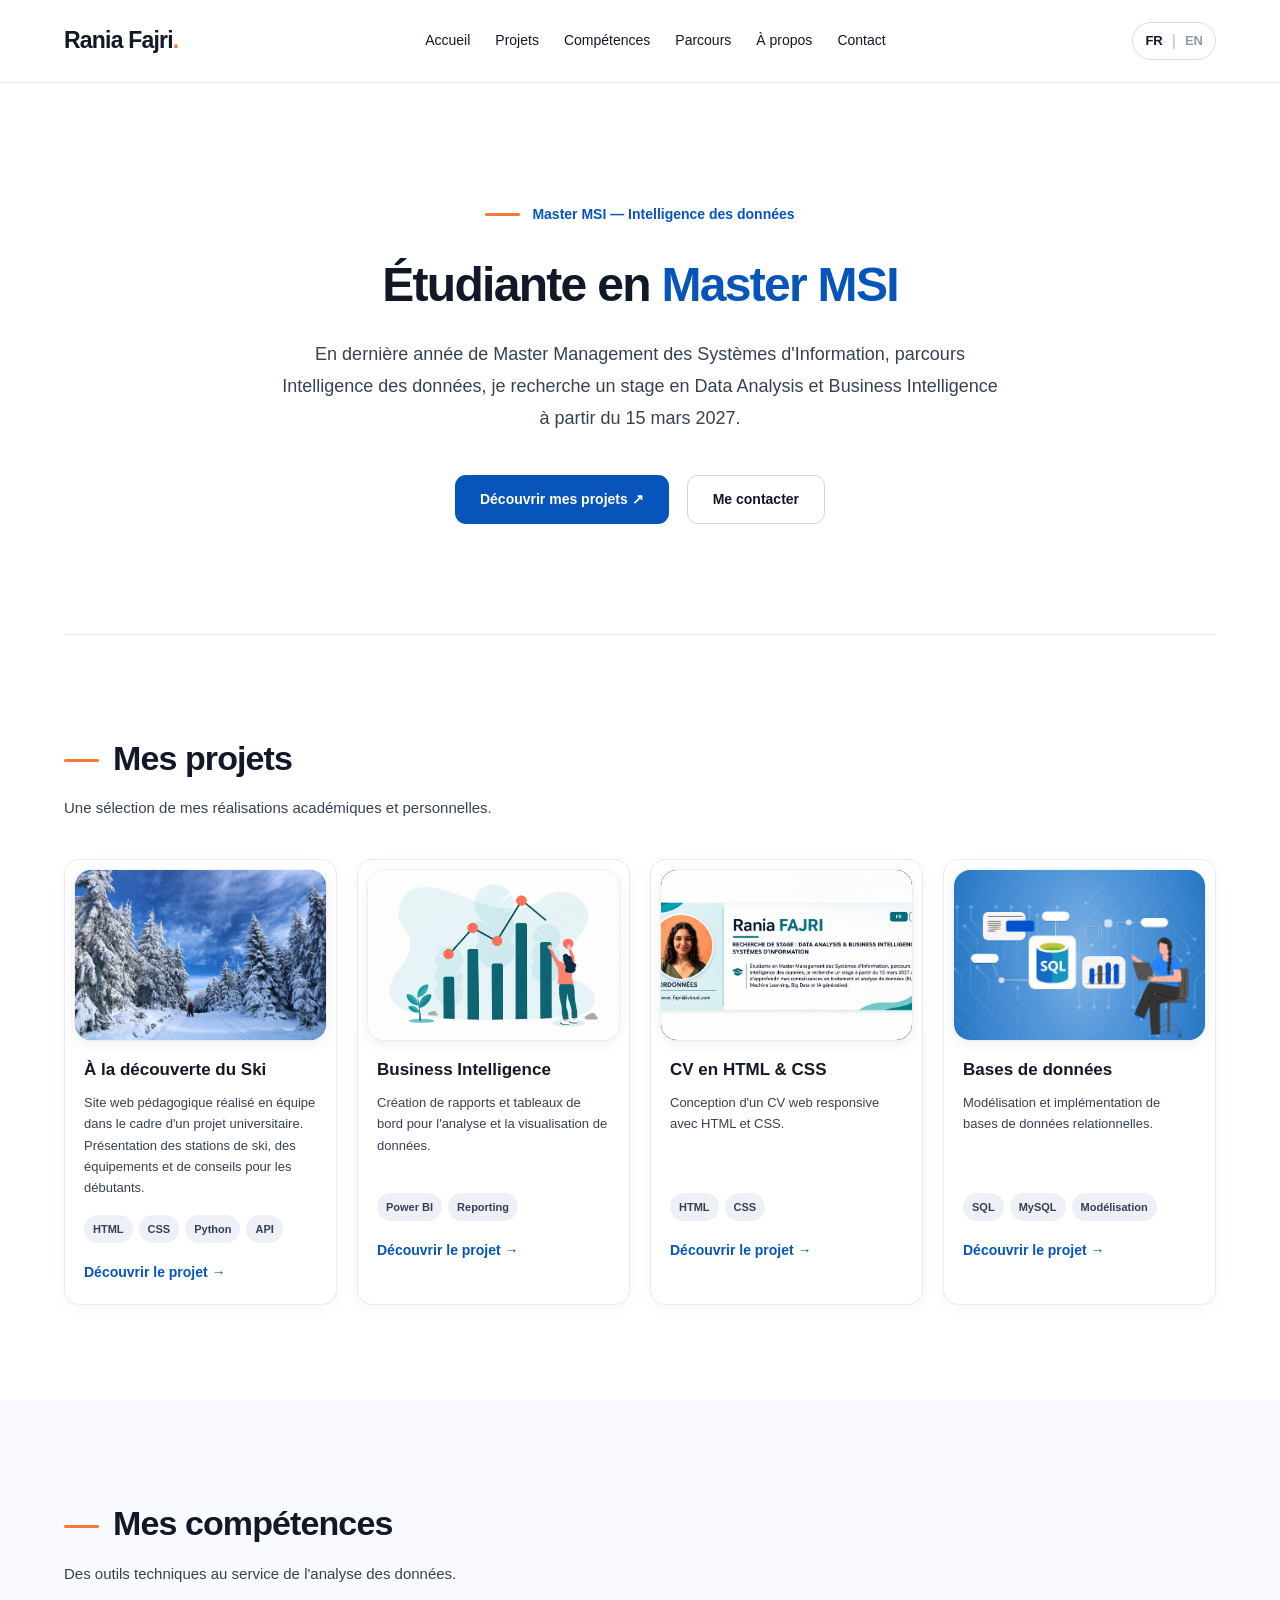
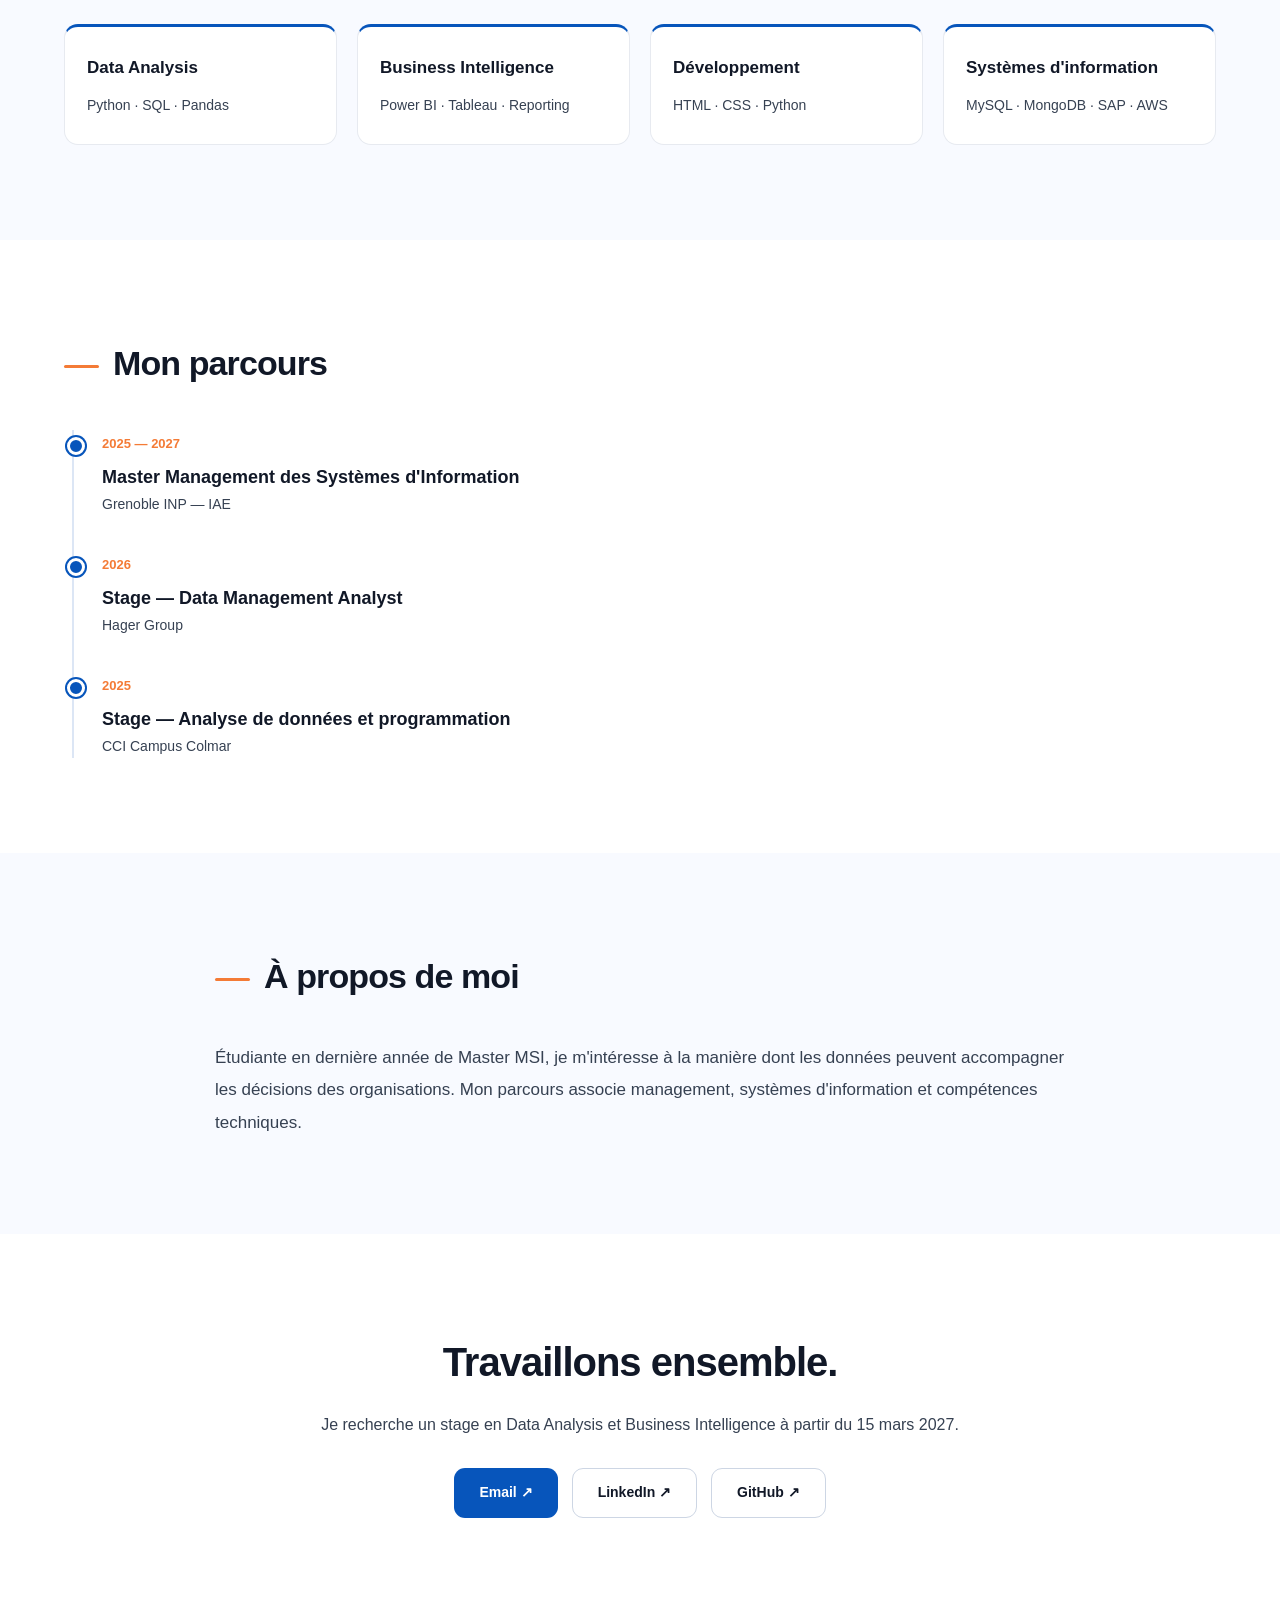
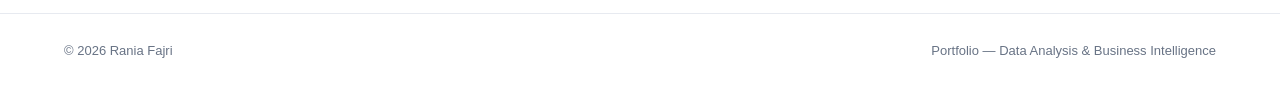
==== commit 14e240f4: "Update index.html" ====
--- a/index.html
+++ b/index.html
@@ -164,7 +164,7 @@
         <article class="project-card">
           <div class="project-visual cv-visual">
             <img
-              src="apercu-cv.PNG"
+              src="apercu-cv.png"
               alt="Aperçu de mon CV en HTML et CSS"
               style="display: block; width: 100%; height: 100%; object-fit: cover; object-position: center;"
             >
